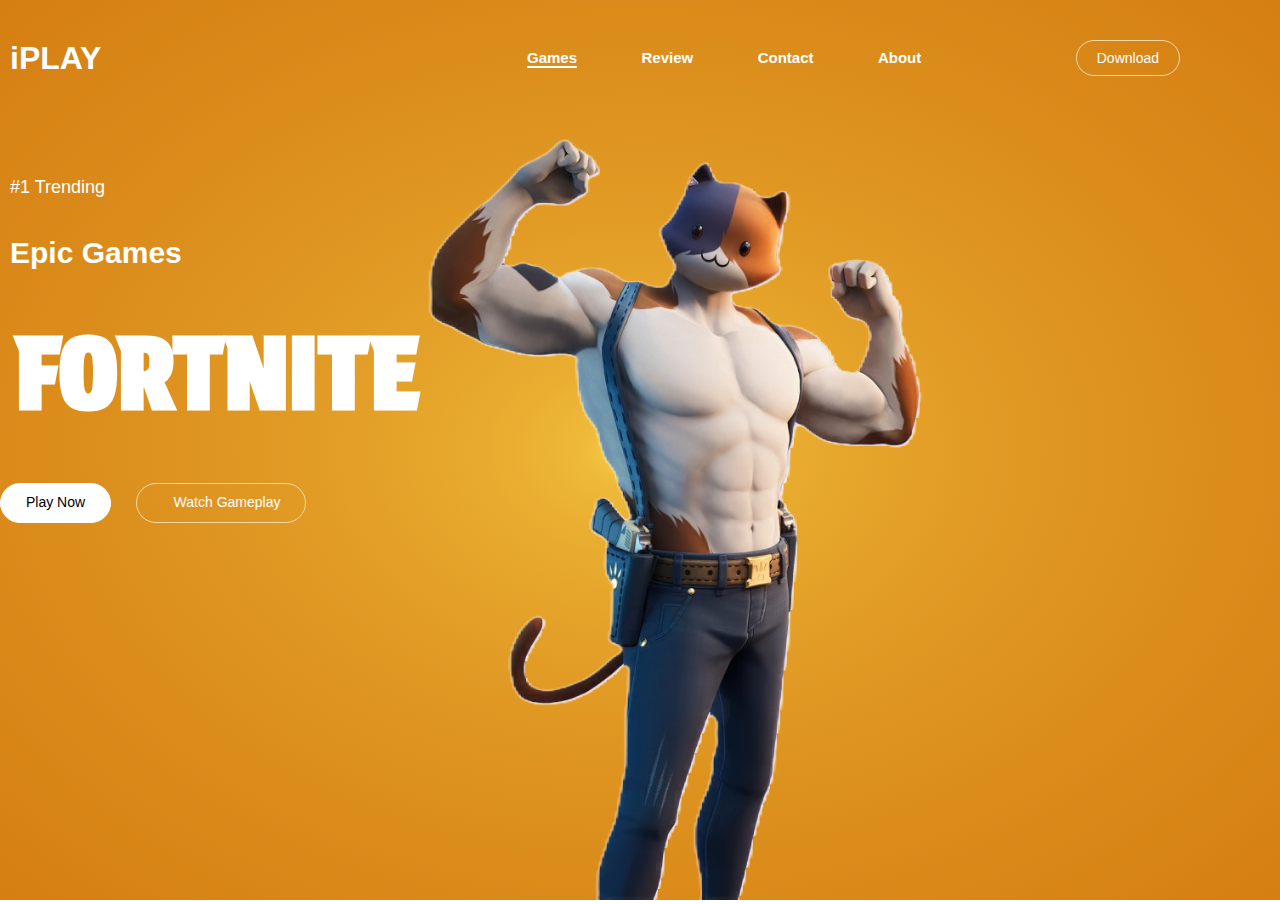
==== index.html @ 216ffaf0 "First Commit" ====
<!DOCTYPE html>
<html lang="en">
<head>
    <meta charset="UTF-8">
    <meta name="viewport" content="width=device-width, initial-scale=1.0">
    <link rel="stylesheet" href="gsite.css">
    <link rel="preconnect" href="https://fonts.googleapis.com">
    <link rel="preconnect" href="https://fonts.gstatic.com" crossorigin>
    <link href="https://fonts.googleapis.com/css2?family=Protest+Strike&display=swap" rel="stylesheet">
    <link rel="stylesheet" href="https://cdnjs.cloudflare.com/ajax/libs/font-awesome/6.5.1/css/all.min.css" integrity="sha512-DTOQO9RWCH3ppGqcWaEA1BIZOC6xxalwEsw9c2QQeAIftl+Vegovlnee1c9QX4TctnWMn13TZye+giMm8e2LwA==" crossorigin="anonymous" referrerpolicy="no-referrer" />
    <title>Gaming Website</title>
</head>
<body>
    <section class="hero">
        <div class="main-width">
            <header>
                <div class="logo">
                    <h2><a href="#">iPLAY</a></h2>
                </div>

                <nav>
                    <ul>
                        <li class="active"><a href="#">Games</a></li>
                        <li><a href="review.html">Review</a></li>
                        <li><a href="contact.html">Contact</a></li>
                        <li><a href="about.html">About</a></li>
                        <li class="btn"><a href="#">Download</a></li>
                    </ul>
                </nav>
            </header>

            <div class="content">
                <div class="main-text">
                    <h6>#1 Trending</h6>
                    <h3>Epic Games</h3>
                    <h1>FORTNITE</h1>
                    <p></p>
                    <a href="#">Play Now</a>
                    <a href="#" class="cta"><i class="fas fa-play"></i> Watch Gameplay</a>
                </div>

                <div class="social">
                    <a href="#"><i class="fab fa-windows"></i></a>
                    <a href="#"><i class="fab fa-apple"></i></a>
                    <a href="#"><i class="fab fa-steam"></i></a>
                    <a href="#"><i class="fab fa-android"></i></a>
                    <a href="#"><i class="fab fa-playstation"></i></a>
                    <a href="#"><i class="fab fa-xbox"></i></a>
                </div>
                <div class="image">
                    <img src="meow.png" alt="">
                </div>
            </div>

        </div>
    </section>
</body>
</html>
---- gsite.css ----
*{
    padding: 0;
    margin: 0;
    box-sizing: border-box;
    font-family: 'Poppins', sans-serif;
}
body{
    overflow-x: hidden;
}
main-width{
    width: 1400px;
    max-width: 95%;
    margin: 0 auto;
}
.hero{
    height: 100%;
    width: 100%;
    min-height: 100vh;
    background: radial-gradient(#f9d349,20%, #d57e12);
    position: relative;
}
.hero header .logo h2 a{
    display: block;
    font-size: 32px;
    font-weight: 600;
    text-decoration: none;
    color: white;
    margin-left: 10PX;
    font-family: 'Poppins', sans-serif;
}
.hero header{
    display: flex;
    align-items: center;
    justify-content: space-between;
    padding: 40px 0 30px;
    
}
nav ul li{
    list-style: none;
    display: inline-block;
    
}
nav ul li a{
    text-decoration: none;
    color: white;
    margin-left: 60px;
    font-size: 15px;
    font-weight: 600;
    border-bottom: 2px solid transparent;
    transition: .4s;
}
nav ul li:not(:last-child) a:hover,
nav ul li:not(:last-child) a:focus{
    border-bottom: 2px solid white;
}
nav ul li.active a{
    border-bottom: 2px solid white;
}
nav ul li.btn a{
    background: transparent;
    color: white;
    border: 1px solid #f5dca8;
    padding: 9px 20px;
    border-radius: 30px;
    line-height: 1.4;
    font-size: 14px;
    font-weight: 5;
    margin-left: 150px;
    margin-right: 100PX;
}
nav ul li.btn:hover a{
    border: 1px solid white;
    color: black;
    background: white;
    transition: .4s;
}
.content{
    padding-top: 140px;
}
.content .main-text h6{
    font-size: 18px;
    font-weight: 400;
    color: white;
    margin-bottom: 40px;
    font-family: 'Poppins', sans-serif;
    margin-top: -70px;
    margin-left: 10PX;
}
.content .main-text h3{
    font-size: 30px;
    line-height: 1;
    color: white;
    margin: 0px 0px 45px;
    font-family: 'Poppins', sans-serif;
    margin-left: 10PX;
}
.content .main-text h1{
    font-size: 100px;
    font-weight: 600;
    color: white;
    font-family: 'Protest Strike', sans-serif;
    margin-left: 15PX;
}
.content .main-text p{
    max-width: 100%;
    width: 480px;
    color: white;
    line-height: 1.8;
    font-size: 15px;
    margin-bottom: 50px;
    margin-left: 10PX;
}
.content .main-text a{
    display: inline-block;
    text-decoration: none;
    color: black;
    background: white;
    border: 1px solid white;
    padding: 9px 25px;
    line-height: 1.4;
    border-radius: 30px;
    font-size: 14px;
    font-weight: 500;
    z-index: 999;
}
.content .main-text a:hover{
    transform: scale(1.2);
    border: 1px solid #f5dca8;
    background: transparent;
    color: white;
    transition: .4s;
}
.content .main-text a.cta{
    border: 1px solid #f5dca8;
    color: white;
    background: transparent;
    margin-left: 20px;
    z-index: 999;
}
.content .main-text a.cta i{
    margin-right: 12px;
}
.content .main-text a.cta:hover{
    color: black;
    background: white;
    border: 1px solid white;
    transition: .4s;
}
.content .social{
    position: relative;
    z-index: 2;
    margin-top: 160px;
    padding-bottom: 40px;
    margin-left: 20PX;
}
.content .social a{
    display: inline-block;
    color: #f5dcac;
    margin-right: 25px;
    font-size: 24px;

}
.content .social a:hover{
    transform: scale(1.2);
    transition: .4s;
    color: white;
}
.image{
    position: absolute;
    width: 100%;
    height: 85%;
    bottom: 0;
    right: 0;
    text-align: right;

}
.image img{
    height: 100%;
}
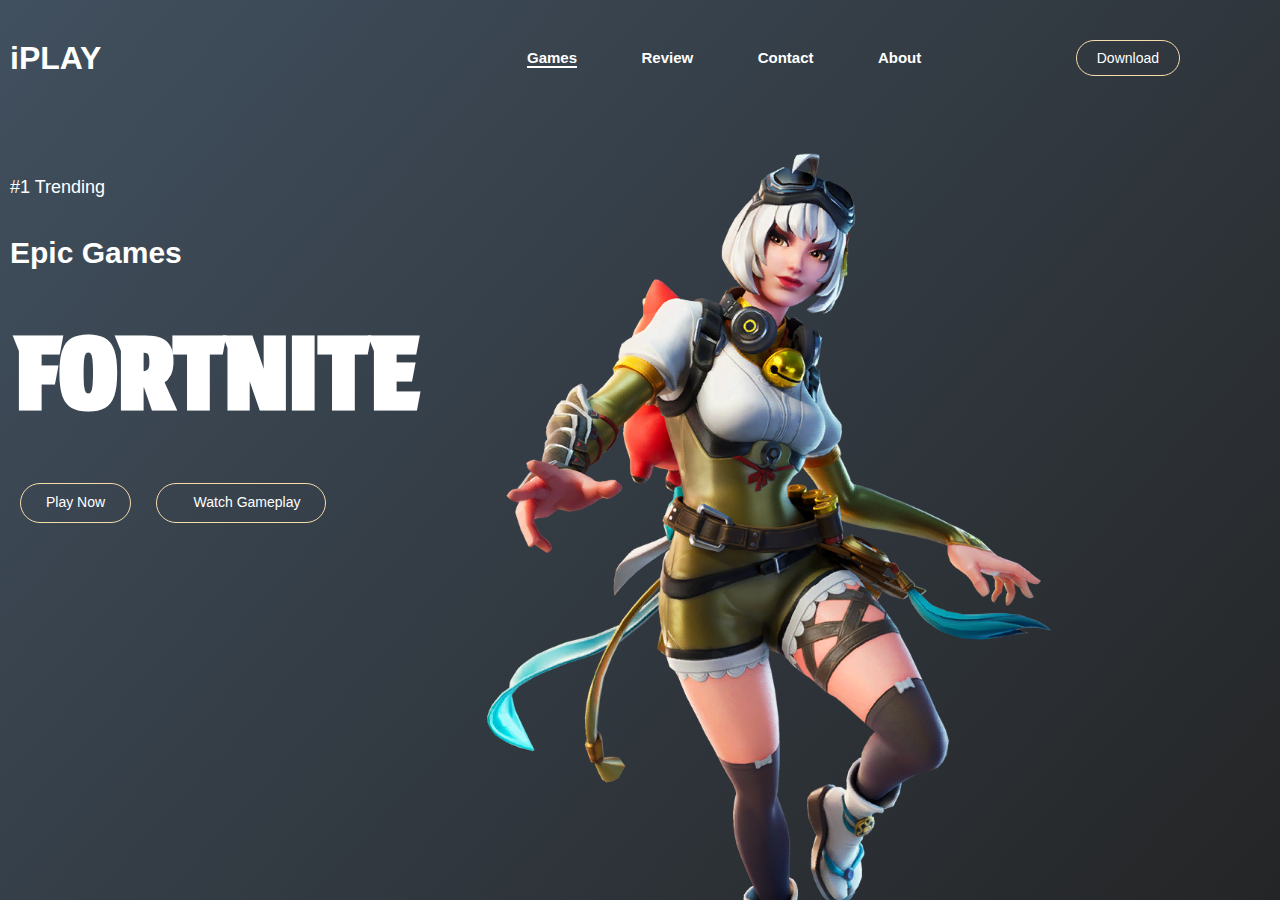
==== commit 0955fbe1: "First commit" ====
--- a/index.html
+++ b/index.html
@@ -35,11 +35,11 @@
                     <h3>Epic Games</h3>
                     <h1>FORTNITE</h1>
                     <p></p>
-                    <a href="#">Play Now</a>
+                    <a href="#" class="cta">Play Now</a>
                     <a href="#" class="cta"><i class="fas fa-play"></i> Watch Gameplay</a>
                 </div>
-
-                <div class="social">
+                
+                <div class="platforms">
                     <a href="#"><i class="fab fa-windows"></i></a>
                     <a href="#"><i class="fab fa-apple"></i></a>
                     <a href="#"><i class="fab fa-steam"></i></a>
@@ -48,10 +48,9 @@
                     <a href="#"><i class="fab fa-xbox"></i></a>
                 </div>
                 <div class="image">
-                    <img src="meow.png" alt="">
+                    <img src="ft.png" alt="">
                 </div>
             </div>
-
         </div>
     </section>
 </body>
--- a/gsite.css
+++ b/gsite.css
@@ -16,7 +16,7 @@
     height: 100%;
     width: 100%;
     min-height: 100vh;
-    background: radial-gradient(#f9d349,20%, #d57e12);
+    background: linear-gradient(132deg, rgb(65, 80, 95) 0.00%, rgb(36, 37, 38) 100.00%);
     position: relative;
 }
 .hero header .logo h2 a{
@@ -146,31 +146,31 @@
     border: 1px solid white;
     transition: .4s;
 }
-.content .social{
+.content .platforms{
     position: relative;
     z-index: 2;
     margin-top: 160px;
     padding-bottom: 40px;
     margin-left: 20PX;
 }
-.content .social a{
+.content .platforms a{
     display: inline-block;
     color: #f5dcac;
     margin-right: 25px;
     font-size: 24px;
 
 }
-.content .social a:hover{
+.content .platforms a:hover{
     transform: scale(1.2);
     transition: .4s;
     color: white;
 }
 .image{
     position: absolute;
-    width: 100%;
+    width: 50%;
     height: 85%;
     bottom: 0;
-    right: 0;
+    right: 250px;
     text-align: right;
 
 }
